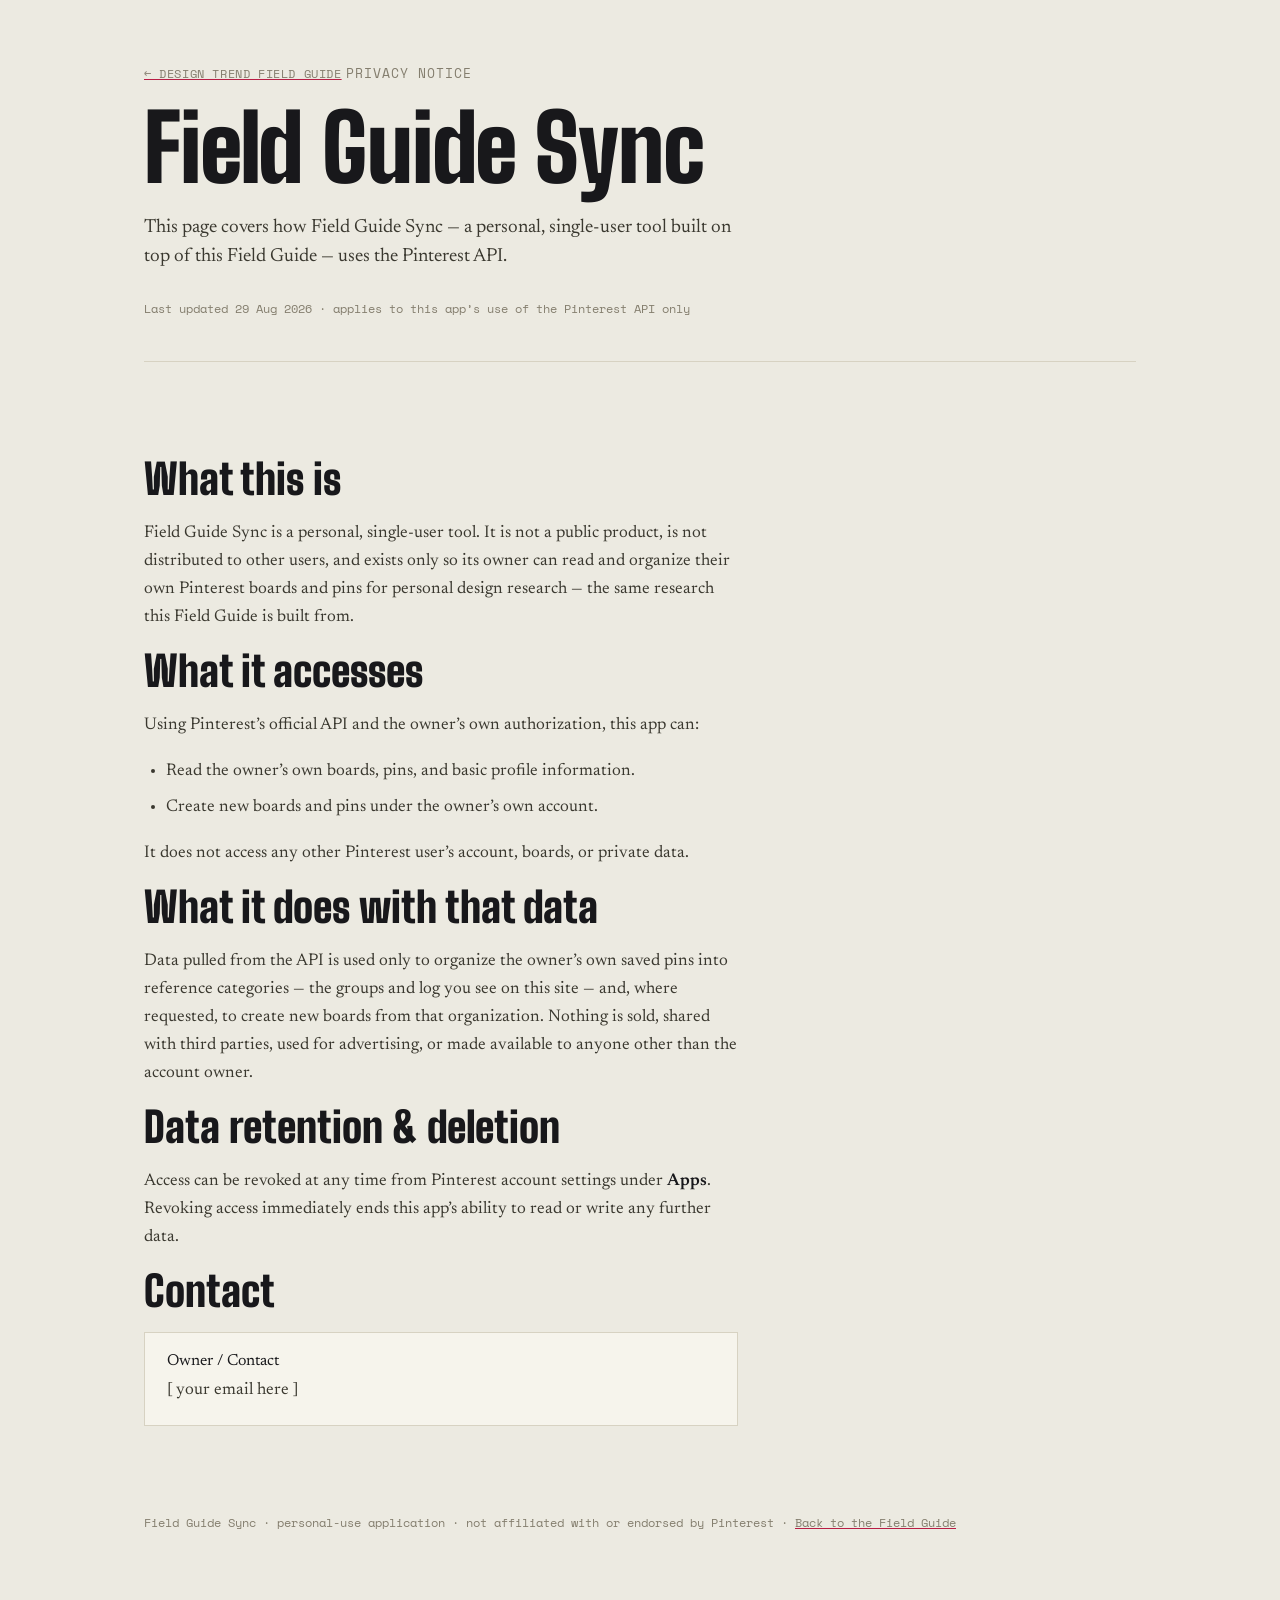
==== privacy/index.html @ ba5a4682 "Add privacy notice page for Pinterest API app" ====
<!doctype html>
<html lang="en">
<head>
  <meta charset="utf-8">
  <meta name="viewport" content="width=device-width,initial-scale=1">
  <meta name="description" content="Privacy notice for Field Guide Sync, a personal-use Pinterest API integration.">
  <title>Privacy Notice — Design Trend Field Guide</title>
  <link rel="stylesheet" href="https://fonts.googleapis.com/css2?family=Big+Shoulders+Display:wght@500;700;900&family=Newsreader:ital,opsz,wght@0,6..72,400;0,6..72,500;0,6..72,600;1,6..72,400&family=Space+Mono:wght@400;700&display=swap">
  <link rel="stylesheet" href="../styles.css">
  <style>
    .privacy-body{max-width:66ch;}
    .privacy-body p{font-size:17px; line-height:1.65; color:var(--ink-soft); margin:0 0 18px;}
    .privacy-body ul{margin:0 0 18px; padding-left:22px;}
    .privacy-body li{font-size:17px; line-height:1.65; color:var(--ink-soft); margin-bottom:8px;}
    .privacy-body strong{color:var(--ink); font-weight:600;}
    .back-link{
      font-family:'Space Mono', monospace; font-size:12px; letter-spacing:.05em; text-transform:uppercase;
      color:var(--muted); text-decoration-color:var(--signal); display:inline-block; margin-bottom:24px;
    }
    .back-link:hover{color:var(--signal);}
    .contact-block{
      background:var(--paper-raised); border:1px solid var(--line); padding:20px 22px; margin-top:12px; max-width:66ch;
    }
    .updated-note{
      font-family:'Space Mono', monospace; font-size:12px; color:var(--muted); margin:0 0 4px;
    }
  </style>
</head>
<body>
<div class="wrap">

  <header class="masthead">
    <a class="back-link" href="../">&larr; Design Trend Field Guide</a>
    <span class="eyebrow">Privacy Notice</span>
    <h1>Field Guide Sync</h1>
    <p class="lede">This page covers how Field Guide Sync &mdash; a personal, single-user tool built on top of this Field Guide &mdash; uses the Pinterest API.</p>
    <p class="updated-note">Last updated 29 Aug 2026 &middot; applies to this app&rsquo;s use of the Pinterest API only</p>
  </header>

  <section class="entry" style="border-bottom:none;">
    <div class="privacy-body">

      <div class="entry-head" style="margin-top:32px;"><h2>What this is</h2></div>
      <p>Field Guide Sync is a personal, single-user tool. It is not a public product, is not distributed to other users, and exists only so its owner can read and organize their own Pinterest boards and pins for personal design research &mdash; the same research this Field Guide is built from.</p>

      <div class="entry-head"><h2>What it accesses</h2></div>
      <p>Using Pinterest&rsquo;s official API and the owner&rsquo;s own authorization, this app can:</p>
      <ul>
        <li>Read the owner&rsquo;s own boards, pins, and basic profile information.</li>
        <li>Create new boards and pins under the owner&rsquo;s own account.</li>
      </ul>
      <p>It does not access any other Pinterest user&rsquo;s account, boards, or private data.</p>

      <div class="entry-head"><h2>What it does with that data</h2></div>
      <p>Data pulled from the API is used only to organize the owner&rsquo;s own saved pins into reference categories &mdash; the groups and log you see on this site &mdash; and, where requested, to create new boards from that organization. Nothing is sold, shared with third parties, used for advertising, or made available to anyone other than the account owner.</p>

      <div class="entry-head"><h2>Data retention &amp; deletion</h2></div>
      <p>Access can be revoked at any time from Pinterest account settings under <strong>Apps</strong>. Revoking access immediately ends this app&rsquo;s ability to read or write any further data.</p>

      <div class="entry-head"><h2>Contact</h2></div>
      <div class="contact-block">
        <span class="label">Owner / Contact</span>
        <p style="margin:8px 0 0;">[ your email here ]</p>
      </div>

    </div>
  </section>

  <footer class="colophon">
    Field Guide Sync &middot; personal-use application &middot; not affiliated with or endorsed by Pinterest &middot; <a href="../">Back to the Field Guide</a>
  </footer>

</div>
</body>
</html>
---- styles.css ----
:root{
    --paper:#ECEAE1;
    --paper-raised:#F6F4EC;
    --ink:#18181B;
    --ink-soft:#3A382F;
    --muted:#847E6E;
    --line:#D7D2C2;
    --signal:#B81E45;
    --signal-ink:#FFFFFF;
    --acid:#8E9A1E;
    --acid-paper:#EEF0D2;
    --tape:#00000014;
    --shadow:0 10px 24px -14px rgba(24,24,27,0.35);
  }
  @media (prefers-color-scheme: dark){
    :root:not([data-theme="light"]){
      --paper:#1A1917;
      --paper-raised:#232019;
      --ink:#F1EDE2;
      --ink-soft:#CFC9B8;
      --muted:#9B9484;
      --line:#38352C;
      --signal:#FF5D82;
      --signal-ink:#1A1917;
      --acid:#D8E85B;
      --acid-paper:#2A2C16;
      --tape:#FFFFFF14;
      --shadow:0 12px 28px -14px rgba(0,0,0,0.6);
    }
  }
  :root[data-theme="dark"]{
    --paper:#1A1917;
    --paper-raised:#232019;
    --ink:#F1EDE2;
    --ink-soft:#CFC9B8;
    --muted:#9B9484;
    --line:#38352C;
    --signal:#FF5D82;
    --signal-ink:#1A1917;
    --acid:#D8E85B;
    --acid-paper:#2A2C16;
    --tape:#FFFFFF14;
    --shadow:0 12px 28px -14px rgba(0,0,0,0.6);
  }

  *{box-sizing:border-box;}
  body{
    margin:0;
    background:var(--paper);
    color:var(--ink);
    font-family:'Newsreader', Georgia, 'Times New Roman', serif;
    -webkit-font-smoothing:antialiased;
  }
  .wrap{max-width:1040px;margin:0 auto;padding:0 24px 120px;}

  .eyebrow{
    font-family:'Space Mono', ui-monospace, monospace;
    font-size:12.5px;
    letter-spacing:.08em;
    text-transform:uppercase;
    color:var(--muted);
  }

  header.masthead{
    padding:64px 0 40px;
    border-bottom:1px solid var(--line);
    margin-bottom:8px;
  }
  header.masthead .eyebrow{margin-bottom:18px;}
  h1{
    font-family:'Big Shoulders Display', 'Arial Narrow', sans-serif;
    font-weight:900;
    font-size:clamp(46px, 8vw, 92px);
    line-height:0.92;
    letter-spacing:-0.01em;
    margin:0 0 22px;
    text-wrap:balance;
  }
  header.masthead p.lede{
    max-width:60ch;
    font-size:19px;
    line-height:1.55;
    color:var(--ink-soft);
    margin:0 0 28px;
  }
  .stat-row{display:flex;gap:28px;flex-wrap:wrap;}
  .stat{font-family:'Space Mono', monospace;font-size:13px;color:var(--muted);}
  .stat b{color:var(--ink);font-weight:700;}

  nav.index{
    display:grid;
    grid-template-columns:repeat(4, 1fr);
    gap:1px;
    background:var(--line);
    border:1px solid var(--line);
    margin:36px 0 72px;
  }
  nav.index a{
    display:block;
    background:var(--paper-raised);
    color:var(--ink);
    text-decoration:none;
    padding:16px 16px 18px;
    transition:background .15s ease;
  }
  nav.index a:hover, nav.index a:focus-visible{background:var(--acid-paper);}
  nav.index .n{
    font-family:'Space Mono', monospace;
    font-size:12px;
    color:var(--signal);
    display:block;
    margin-bottom:6px;
  }
  nav.index .t{
    font-family:'Big Shoulders Display', sans-serif;
    font-weight:700;
    font-size:19px;
    line-height:1.08;
    display:block;
  }
  nav.index .c{
    font-family:'Space Mono', monospace;
    font-size:11px;
    color:var(--muted);
    display:block;
    margin-top:6px;
  }

  section.entry{
    padding:56px 0;
    border-bottom:1px solid var(--line);
    scroll-margin-top:20px;
  }
  section.entry:last-of-type{border-bottom:none;}

  .entry-head{
    display:flex;
    align-items:baseline;
    gap:18px;
    margin-bottom:20px;
    flex-wrap:wrap;
  }
  .entry-head .n{
    font-family:'Space Mono', monospace;
    font-size:14px;
    color:var(--signal);
    background:var(--acid-paper);
    padding:3px 8px;
  }
  .entry-head h2{
    font-family:'Big Shoulders Display', sans-serif;
    font-weight:900;
    font-size:clamp(28px,4vw,42px);
    margin:0;
    line-height:1;
    text-wrap:balance;
  }
  .entry-head .count{
    font-family:'Space Mono', monospace;
    font-size:12px;
    color:var(--muted);
    margin-left:auto;
  }
  .entry-source{
    font-family:'Space Mono', monospace;
    font-size:11.5px;
    color:var(--muted);
    margin:-10px 0 20px;
  }

  .entry-desc{
    max-width:66ch;
    font-size:18px;
    line-height:1.6;
    color:var(--ink-soft);
    margin:0 0 28px;
  }

  .meta-grid{
    display:grid;
    grid-template-columns:1fr 1fr;
    gap:24px;
    max-width:66ch;
    margin-bottom:32px;
  }
  .meta-block .label{
    font-family:'Space Mono', monospace;
    font-size:11px;
    letter-spacing:.06em;
    text-transform:uppercase;
    color:var(--signal);
    display:block;
    margin-bottom:6px;
  }
  .meta-block p{
    margin:0;
    font-size:15.5px;
    line-height:1.5;
    color:var(--ink-soft);
  }

  .strip{
    display:flex;
    gap:22px;
    flex-wrap:wrap;
    padding-top:6px;
  }
  figure.pin{
    margin:0;
    width:190px;
    background:var(--paper-raised);
    border:1px solid var(--line);
    padding:8px 8px 10px;
    box-shadow:var(--shadow);
    position:relative;
  }
  figure.pin:nth-child(odd){transform:rotate(-1.1deg);}
  figure.pin:nth-child(even){transform:rotate(0.9deg);}
  figure.pin::before{
    content:"";
    position:absolute;
    top:-9px; left:50%;
    width:46px; height:16px;
    margin-left:-23px;
    background:var(--tape);
    border:1px solid var(--line);
  }
  figure.pin img{
    display:block;
    width:100%;
    height:auto;
    border:1px solid var(--line);
  }
  figure.pin figcaption{
    font-family:'Space Mono', monospace;
    font-size:10.5px;
    line-height:1.4;
    color:var(--muted);
    margin-top:8px;
  }

  .link-list{
    margin-top:32px;
    padding-top:24px;
    border-top:1px dashed var(--line);
    max-width:66ch;
  }
  .link-list > .label{
    font-family:'Space Mono', monospace;
    font-size:11px;
    letter-spacing:.06em;
    text-transform:uppercase;
    color:var(--signal);
    display:block;
    margin-bottom:14px;
  }
  .link-list ul{
    list-style:none;
    margin:0;
    padding:0;
    display:flex;
    flex-direction:column;
    gap:2px;
  }
  .link-list li{
    display:flex;
    align-items:baseline;
    gap:14px;
    flex-wrap:wrap;
    padding:9px 0;
    border-bottom:1px solid var(--line);
    font-size:14.5px;
  }
  .link-list a{
    font-family:'Space Mono', monospace;
    font-size:13.5px;
    color:var(--ink);
    text-decoration-color:var(--signal);
    text-underline-offset:3px;
  }
  .link-list a:hover, .link-list a:focus-visible{color:var(--signal);}
  .link-list span{
    color:var(--muted);
    font-size:14px;
    font-family:'Newsreader', serif;
  }

  :root{
    --ok:#3F7D45; --ok-bg:#E3EBDA;
    --warn:#93650F; --warn-bg:#F1E5C9;
    --cut:#A5332E; --cut-bg:#F2DCD8;
  }
  @media (prefers-color-scheme: dark){
    :root:not([data-theme="light"]){
      --ok:#8FCE94; --ok-bg:#233021;
      --warn:#E0B25C; --warn-bg:#332A16;
      --cut:#E68D87; --cut-bg:#332019;
    }
  }
  :root[data-theme="dark"]{
    --ok:#8FCE94; --ok-bg:#233021;
    --warn:#E0B25C; --warn-bg:#332A16;
    --cut:#E68D87; --cut-bg:#332019;
  }

  section.ledger{padding:56px 0; border-bottom:1px solid var(--line); scroll-margin-top:20px;}
  section.ledger .entry-desc{max-width:66ch; font-size:18px; line-height:1.6; color:var(--ink-soft); margin:0 0 28px;}

  .pill{
    display:inline-block;
    font-family:'Space Mono', monospace;
    font-size:11px;
    letter-spacing:.03em;
    padding:3px 9px;
    border-radius:2px;
    white-space:nowrap;
  }
  .pill.ok{color:var(--ok); background:var(--ok-bg);}
  .pill.warn{color:var(--warn); background:var(--warn-bg);}
  .pill.cut{color:var(--cut); background:var(--cut-bg);}

  .review-note{
    background:var(--paper-raised);
    border:1px solid var(--line);
    padding:22px 24px;
    margin-bottom:32px;
    max-width:76ch;
  }
  .review-note > .label{
    font-family:'Space Mono', monospace;
    font-size:11px;
    letter-spacing:.06em;
    text-transform:uppercase;
    color:var(--signal);
    display:block;
    margin-bottom:16px;
  }
  .review-grid{
    display:grid;
    grid-template-columns:repeat(3, 1fr);
    gap:18px;
    margin-bottom:16px;
  }
  .review-grid .pill{margin-bottom:8px;}
  .review-grid p{margin:0; font-size:14px; line-height:1.5; color:var(--ink-soft);}
  .review-cadence{
    margin:0;
    padding-top:16px;
    border-top:1px dashed var(--line);
    font-size:14.5px;
    line-height:1.55;
    color:var(--ink-soft);
  }

  .table-wrap{overflow-x:auto; max-width:100%;}
  table.ledger-table{
    width:100%;
    min-width:760px;
    border-collapse:collapse;
    font-size:14px;
  }
  table.ledger-table th{
    text-align:left;
    font-family:'Space Mono', monospace;
    font-size:11px;
    letter-spacing:.05em;
    text-transform:uppercase;
    color:var(--muted);
    padding:0 12px 10px 0;
    border-bottom:1px solid var(--line);
    white-space:nowrap;
  }
  table.ledger-table td{
    padding:11px 12px 11px 0;
    border-bottom:1px solid var(--line);
    color:var(--ink-soft);
    vertical-align:top;
  }
  table.ledger-table td:first-child{
    font-family:'Space Mono', monospace;
    font-size:12.5px;
    color:var(--muted);
    font-variant-numeric:tabular-nums;
    white-space:nowrap;
  }
  table.ledger-table td:nth-child(2) a{
    font-family:'Space Mono', monospace;
    font-size:13px;
    color:var(--ink);
    text-decoration-color:var(--signal);
    text-underline-offset:3px;
  }
  table.ledger-table td:nth-child(2) a:hover{color:var(--signal);}
  table.ledger-table td:nth-child(4) a{
    font-family:'Space Mono', monospace;
    font-size:11.5px;
    color:var(--muted);
    background:var(--acid-paper);
    padding:2px 6px;
    text-decoration:none;
  }
  table.ledger-table tbody tr:hover{background:var(--paper-raised);}

  .tag{
    display:inline-block;
    font-family:'Space Mono', monospace;
    font-size:10.5px;
    letter-spacing:.04em;
    text-transform:uppercase;
    padding:2px 7px;
    border:1px solid var(--line);
    border-radius:2px;
    color:var(--muted);
  }
  .tag-tool{color:var(--ink-soft); border-color:var(--ink-soft);}
  .tag-site{color:var(--muted); border-color:var(--line);}

  .log-controls{
    display:flex;
    flex-wrap:wrap;
    align-items:center;
    gap:20px;
    margin-bottom:20px;
    padding-bottom:20px;
    border-bottom:1px dashed var(--line);
  }
  .filter-group{display:flex; align-items:center; gap:6px; flex-wrap:wrap;}
  .filter-label{
    font-family:'Space Mono', monospace;
    font-size:11px;
    letter-spacing:.05em;
    text-transform:uppercase;
    color:var(--muted);
    margin-right:2px;
  }
  .chip{
    font-family:'Space Mono', monospace;
    font-size:11.5px;
    color:var(--ink-soft);
    background:var(--paper-raised);
    border:1px solid var(--line);
    border-radius:2px;
    padding:5px 11px;
    cursor:pointer;
    transition:background .15s ease, color .15s ease;
  }
  .chip:hover{border-color:var(--ink-soft);}
  .chip.active{background:var(--ink); color:var(--paper); border-color:var(--ink);}
  .chip:focus-visible{outline:2px solid var(--signal); outline-offset:1px;}
  .sort-group select{
    font-family:'Space Mono', monospace;
    font-size:11.5px;
    color:var(--ink-soft);
    background:var(--paper-raised);
    border:1px solid var(--line);
    border-radius:2px;
    padding:5px 8px;
  }
  .filter-count{
    font-family:'Space Mono', monospace;
    font-size:11px;
    color:var(--muted);
    margin-left:auto;
  }
  .log-empty{
    font-family:'Space Mono', monospace;
    font-size:13px;
    color:var(--muted);
    padding:24px 0;
  }

  @media (max-width:720px){
    .review-grid{grid-template-columns:1fr;}
    .filter-count{margin-left:0;}
  }

  section.practice{
    padding:64px 0 40px;
  }
  section.practice h2{
    font-family:'Big Shoulders Display', sans-serif;
    font-weight:900;
    font-size:clamp(30px,4.5vw,46px);
    margin:0 0 18px;
    text-wrap:balance;
  }
  section.practice p{
    max-width:64ch;
    font-size:17.5px;
    line-height:1.6;
    color:var(--ink-soft);
    margin:0 0 20px;
  }
  ol.loop{
    max-width:64ch;
    padding-left:0;
    margin:28px 0 0;
    list-style:none;
    counter-reset:loop;
    border-top:1px solid var(--line);
  }
  ol.loop li{
    counter-increment:loop;
    padding:16px 0;
    border-bottom:1px solid var(--line);
    display:flex;
    gap:16px;
    font-size:16px;
    line-height:1.5;
    color:var(--ink-soft);
  }
  ol.loop li::before{
    content:counter(loop, decimal-leading-zero);
    font-family:'Space Mono', monospace;
    color:var(--signal);
    flex:0 0 auto;
  }
  ol.loop li b{color:var(--ink);}

  footer.colophon{
    padding:32px 0 0;
    font-family:'Space Mono', monospace;
    font-size:11.5px;
    color:var(--muted);
    line-height:1.6;
  }
  footer.colophon a{color:var(--muted); text-decoration-color:var(--signal);}
  footer.colophon a:hover{color:var(--signal);}

  @media (max-width:720px){
    nav.index{grid-template-columns:repeat(2,1fr);}
    .meta-grid{grid-template-columns:1fr;}
  }
  @media (prefers-reduced-motion: reduce){
    figure.pin{transform:none !important;}
  }
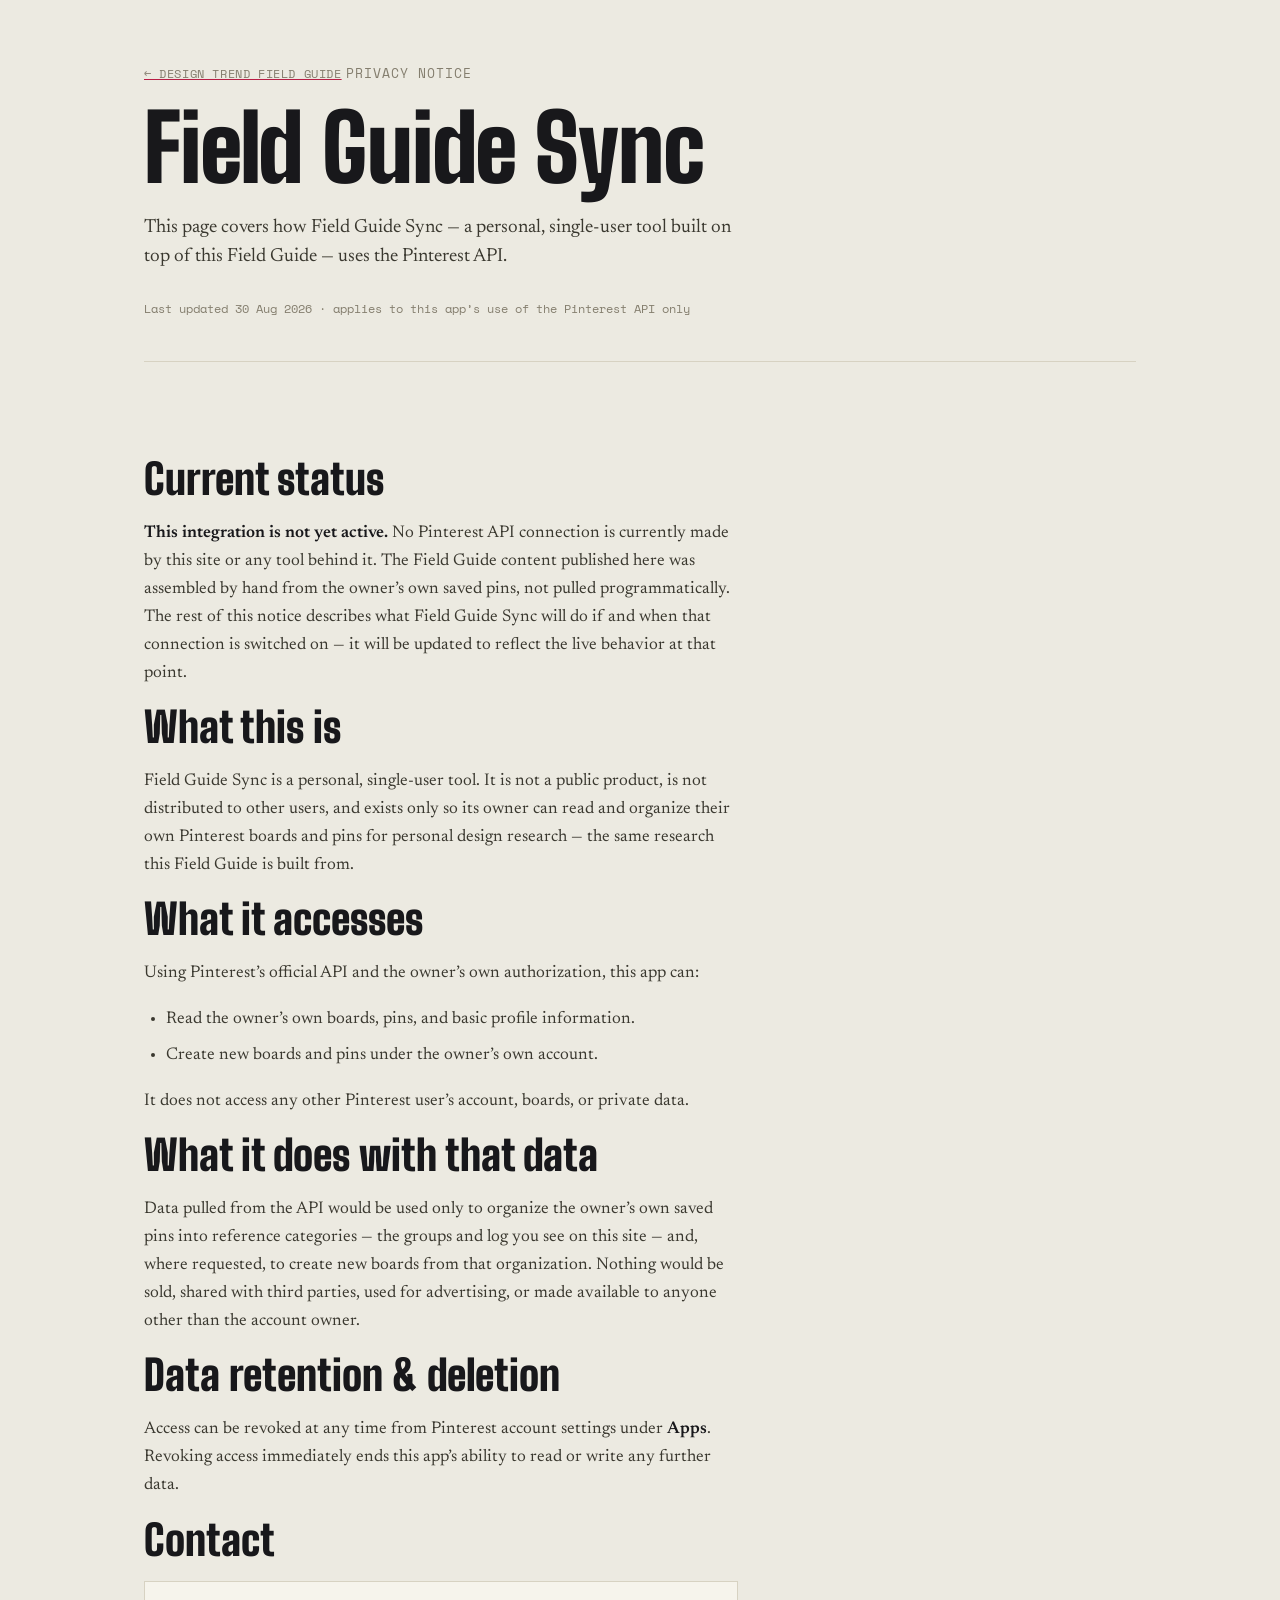
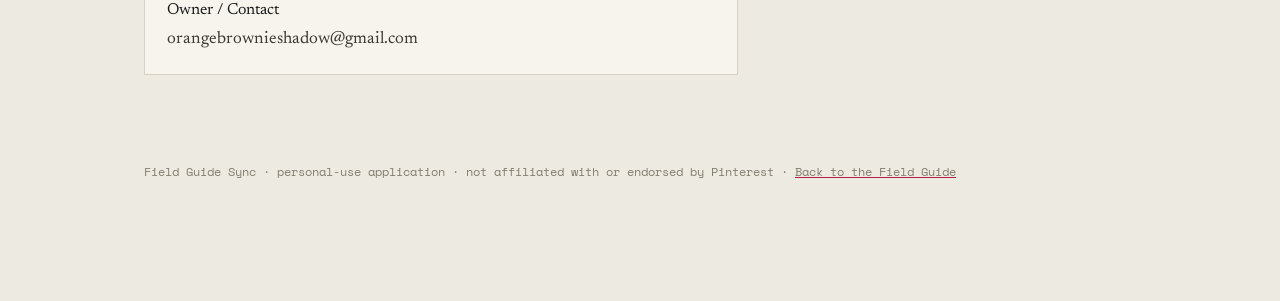
==== commit 646312e8: "Fix privacy notice: add real contact email, correct API-status claim The page claimed active Pintere" ====
--- a/privacy/index.html
+++ b/privacy/index.html
@@ -34,13 +34,16 @@
     <span class="eyebrow">Privacy Notice</span>
     <h1>Field Guide Sync</h1>
     <p class="lede">This page covers how Field Guide Sync &mdash; a personal, single-user tool built on top of this Field Guide &mdash; uses the Pinterest API.</p>
-    <p class="updated-note">Last updated 29 Aug 2026 &middot; applies to this app&rsquo;s use of the Pinterest API only</p>
+    <p class="updated-note">Last updated 30 Aug 2026 &middot; applies to this app&rsquo;s use of the Pinterest API only</p>
   </header>
 
   <section class="entry" style="border-bottom:none;">
     <div class="privacy-body">
 
-      <div class="entry-head" style="margin-top:32px;"><h2>What this is</h2></div>
+      <div class="entry-head" style="margin-top:32px;"><h2>Current status</h2></div>
+      <p><strong>This integration is not yet active.</strong> No Pinterest API connection is currently made by this site or any tool behind it. The Field Guide content published here was assembled by hand from the owner&rsquo;s own saved pins, not pulled programmatically. The rest of this notice describes what Field Guide Sync will do if and when that connection is switched on &mdash; it will be updated to reflect the live behavior at that point.</p>
+
+      <div class="entry-head"><h2>What this is</h2></div>
       <p>Field Guide Sync is a personal, single-user tool. It is not a public product, is not distributed to other users, and exists only so its owner can read and organize their own Pinterest boards and pins for personal design research &mdash; the same research this Field Guide is built from.</p>
 
       <div class="entry-head"><h2>What it accesses</h2></div>
@@ -52,7 +55,7 @@
       <p>It does not access any other Pinterest user&rsquo;s account, boards, or private data.</p>
 
       <div class="entry-head"><h2>What it does with that data</h2></div>
-      <p>Data pulled from the API is used only to organize the owner&rsquo;s own saved pins into reference categories &mdash; the groups and log you see on this site &mdash; and, where requested, to create new boards from that organization. Nothing is sold, shared with third parties, used for advertising, or made available to anyone other than the account owner.</p>
+      <p>Data pulled from the API would be used only to organize the owner&rsquo;s own saved pins into reference categories &mdash; the groups and log you see on this site &mdash; and, where requested, to create new boards from that organization. Nothing would be sold, shared with third parties, used for advertising, or made available to anyone other than the account owner.</p>
 
       <div class="entry-head"><h2>Data retention &amp; deletion</h2></div>
       <p>Access can be revoked at any time from Pinterest account settings under <strong>Apps</strong>. Revoking access immediately ends this app&rsquo;s ability to read or write any further data.</p>
@@ -60,7 +63,7 @@
       <div class="entry-head"><h2>Contact</h2></div>
       <div class="contact-block">
         <span class="label">Owner / Contact</span>
-        <p style="margin:8px 0 0;">[ your email here ]</p>
+        <p style="margin:8px 0 0;">orangebrownieshadow@gmail.com</p>
       </div>
 
     </div>
--- a/styles.css
+++ b/styles.css
@@ -231,7 +231,10 @@
     width:100%;
     height:auto;
     border:1px solid var(--line);
-  }
+    cursor:zoom-in;
+    transition:filter .15s ease;
+  }
+  figure.pin img:hover{filter:brightness(1.04);}
   figure.pin figcaption{
     font-family:'Space Mono', monospace;
     font-size:10.5px;
@@ -319,6 +322,33 @@
   .pill.ok{color:var(--ok); background:var(--ok-bg);}
   .pill.warn{color:var(--warn); background:var(--warn-bg);}
   .pill.cut{color:var(--cut); background:var(--cut-bg);}
+
+  .intro-note{
+    background:var(--paper-raised);
+    border:1px solid var(--line);
+    padding:22px 24px;
+    margin:0 0 40px;
+    max-width:720px;
+  }
+  .intro-note .label{
+    font-family:'Space Mono', monospace;
+    font-size:11px;
+    letter-spacing:.06em;
+    text-transform:uppercase;
+    color:var(--signal);
+    display:block;
+    margin-bottom:12px;
+  }
+  .intro-note p{
+    font-size:16.5px;
+    line-height:1.6;
+    color:var(--ink-soft);
+    margin:0 0 12px;
+    max-width:64ch;
+  }
+  .intro-note p:last-child{margin-bottom:0;}
+  .intro-note a{color:var(--ink); text-decoration-color:var(--signal); text-underline-offset:2px;}
+  .intro-note a:hover{color:var(--signal);}
 
   .review-note{
     background:var(--paper-raised);
@@ -536,3 +566,122 @@
     figure.pin{transform:none !important;}
   }
 
+  /* Lightbox */
+  .lightbox{
+    position:fixed;
+    inset:0;
+    z-index:1000;
+    display:flex;
+    flex-direction:column;
+    align-items:center;
+    justify-content:center;
+    gap:16px;
+    padding:48px 96px;
+    background:rgba(12,11,10,0.88);
+    backdrop-filter:blur(16px);
+    -webkit-backdrop-filter:blur(16px);
+    overflow-y:auto;
+  }
+  .lightbox[hidden]{display:none;}
+  @media (prefers-reduced-transparency: reduce){
+    .lightbox{
+      background:rgba(12,11,10,0.97);
+      backdrop-filter:none;
+      -webkit-backdrop-filter:none;
+    }
+  }
+
+  .lightbox-close{
+    position:absolute;
+    top:20px; right:24px;
+    width:40px; height:40px;
+    border-radius:50%;
+    border:1px solid rgba(255,255,255,0.35);
+    background:rgba(255,255,255,0.08);
+    color:#fff;
+    font-family:'Space Mono', monospace;
+    font-size:18px;
+    line-height:1;
+    cursor:pointer;
+  }
+  .lightbox-close:hover{background:rgba(255,255,255,0.18);}
+
+  .lightbox-arrow{
+    position:absolute;
+    top:50%;
+    transform:translateY(-50%);
+    width:52px; height:52px;
+    border-radius:50%;
+    border:1px solid rgba(255,255,255,0.35);
+    background:rgba(255,255,255,0.1);
+    color:#fff;
+    font-family:'Space Mono', monospace;
+    font-size:20px;
+    cursor:pointer;
+    display:flex;
+    align-items:center;
+    justify-content:center;
+  }
+  .lightbox-arrow:hover{background:rgba(255,255,255,0.22);}
+  .lightbox-arrow:disabled{opacity:.3; cursor:default;}
+  .lightbox-arrow:disabled:hover{background:rgba(255,255,255,0.1);}
+  .lightbox-arrow.prev{left:24px;}
+  .lightbox-arrow.next{right:24px;}
+
+  .lightbox-frame{
+    background:#fff;
+    padding:10px;
+    box-shadow:0 24px 64px -20px rgba(0,0,0,0.65);
+    max-width:min(76vw, 900px);
+    max-height:calc(100dvh - 210px);
+    line-height:0;
+    flex-shrink:0;
+  }
+  .lightbox-frame img{
+    display:block;
+    max-width:100%;
+    max-height:calc(100dvh - 230px);
+    width:auto;
+    height:auto;
+  }
+
+  .lightbox-counter{
+    font-family:'Space Mono', monospace;
+    font-size:12px;
+    letter-spacing:.05em;
+    color:rgba(255,255,255,0.7);
+    flex-shrink:0;
+  }
+
+  .lightbox-thumbs{
+    display:flex;
+    gap:8px;
+    max-width:90vw;
+    overflow-x:auto;
+    padding:4px;
+    flex-shrink:0;
+  }
+  .lightbox-thumb{
+    width:52px; height:52px;
+    object-fit:cover;
+    border:2px solid rgba(255,255,255,0.25);
+    opacity:.55;
+    cursor:pointer;
+    flex:0 0 auto;
+    transition:opacity .15s ease, border-color .15s ease;
+  }
+  .lightbox-thumb:hover{opacity:.85;}
+  .lightbox-thumb.active{opacity:1; border-color:var(--signal);}
+
+  @media (max-width:720px){
+    .lightbox{padding:70px 20px;}
+    .lightbox-arrow{width:40px; height:40px; font-size:16px;}
+    .lightbox-arrow.prev{left:8px;}
+    .lightbox-arrow.next{right:8px;}
+    .lightbox-frame{max-width:92vw; max-height:calc(100dvh - 250px);}
+    .lightbox-frame img{max-height:calc(100dvh - 270px);}
+  }
+  @media (prefers-reduced-motion: reduce){
+    figure.pin img{transition:none;}
+  }
+
